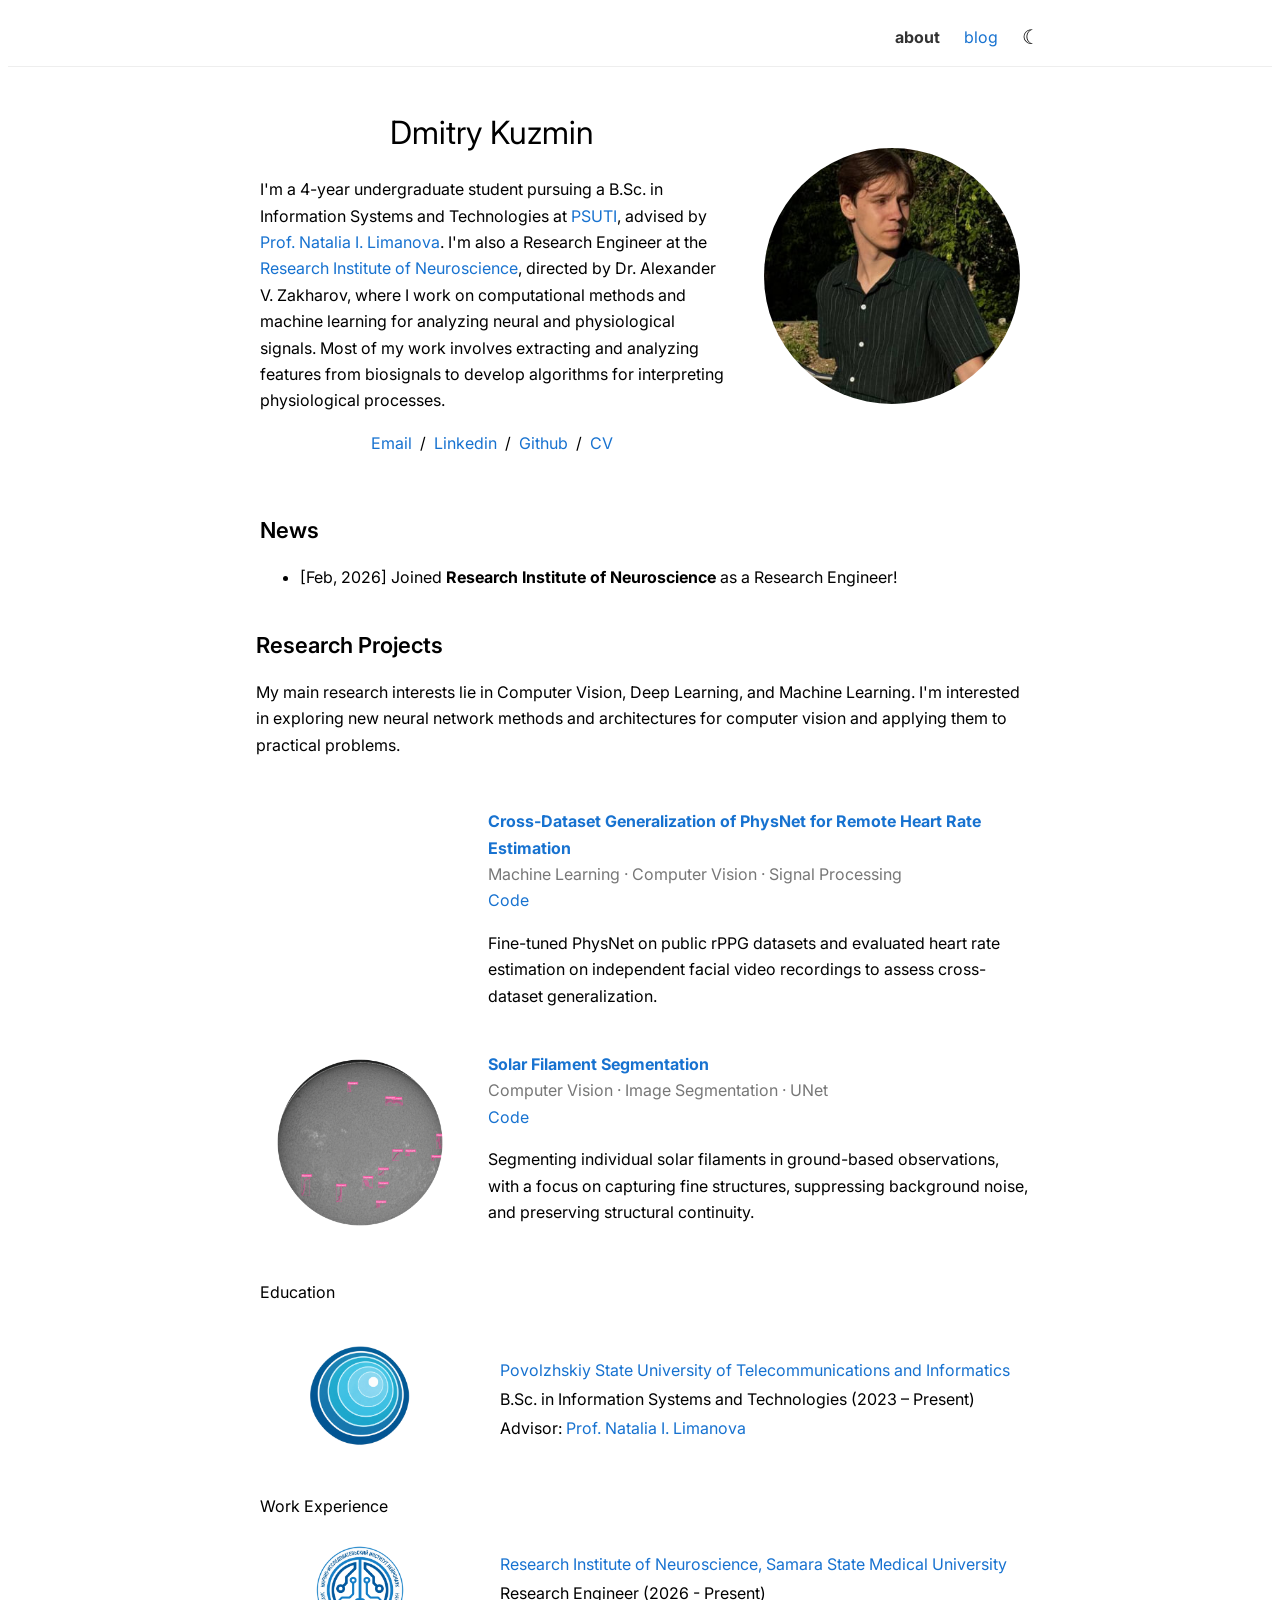
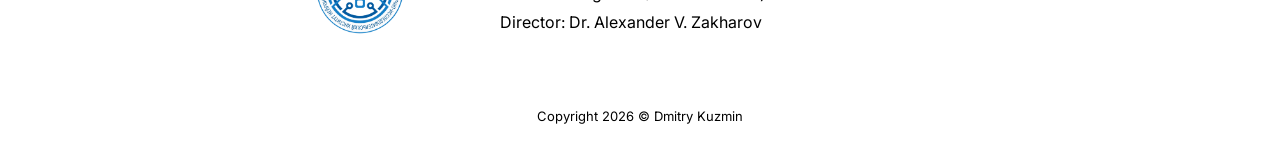
==== index.html @ f34cf93d "update" ====
<!DOCTYPE HTML>
<html lang="en">

<head>
    <meta http-equiv="Content-Type" content="text/html; charset=UTF-8">

    <title>Dmitry Kuzmin</title>

    <meta name="author" content="Dmitry Kuzmin">
    <meta name="viewport" content="width=device-width, initial-scale=1">
    <link rel="icon" href="images/favicon.svg" type="image/svg+xml">
    <link rel="stylesheet" type="text/css" href="stylesheet.css">
    <script src="theme.js"></script>

</head>

<body>
    <nav class="site-nav" aria-label="Main navigation">
        <div class="site-nav-inner">
            <a href="index.html" aria-current="page">about</a>
            <a href="blog.html">blog</a>
            <button class="theme-toggle" type="button" aria-label="Switch to dark theme" title="Switch to dark theme">☾</button>
        </div>
    </nav>
    <table
        style="width:100%;max-width:800px;border:0px;border-spacing:0px;border-collapse:separate;margin-right:auto;margin-left:auto;">
        <tbody>
            <tr style="padding:0px">
                <td style="padding:0px">
                    <!-- Bio -->
                    <table class="bio-table"
                        style="width:100%;border:0px;border-spacing:0px;border-collapse:separate;margin-right:auto;margin-left:auto;">
                        <tbody>
                            <tr style="padding:0px">
                                <td style="padding:2.5%;width:63%;vertical-align:middle">
                                    <p class="name" style="text-align: center;">
                                        Dmitry Kuzmin
                                    </p>
                                    <p>
                                        I'm a 4-year undergraduate student pursuing a B.Sc. in Information Systems
                                        and Technologies at <a href="https://www.psuti.ru/en">PSUTI</a>, advised by
                                        <a href="https://www.psuti.ru/ru/university/staff/n.i.limanova">Prof. Natalia I. Limanova</a>.
                                        I'm also a Research Engineer at the <a
                                            href="https://samsmu.ru/departments/nii/neuroscience/">Research Institute of
                                            Neuroscience</a>, directed by Dr. Alexander V. Zakharov, where I work on
                                        computational methods and machine learning for analyzing neural and
                                        physiological signals. Most of my work involves
                                        extracting and analyzing features from biosignals to develop algorithms for
                                        interpreting physiological processes.
                                    </p>
                                    <p style="text-align:center">
                                        <a href="mailto:jakuzyadd@gmail.com">Email</a> &nbsp;/&nbsp;
                                        <a href="https://www.linkedin.com/in/dmitry-kuzmin-667a9b423/">Linkedin</a>
                                        &nbsp;/&nbsp;
                                        <a href="https://github.com/0xJakuzya">Github</a> &nbsp;/&nbsp;
                                        <a href="cv.html">CV</a>
                                    </p>
                                </td>
                                <td style="padding:2.5%;width:37%;max-width:37%">
                                    <a href="images/me.jpg"><img
                                            style="width:100%;max-width:100%;aspect-ratio:1;object-fit:cover;border-radius:50%;"
                                            alt="profile photo" src="images/me.jpg" class="hoverZoomLink"></a>
                                </td>
                            </tr>
                        </tbody>
                    </table>
                    <table
                        style="width:100%;border:0px;border-spacing:0px;border-collapse:separate;margin-right:auto;margin-left:auto;margin-bottom:-1.0em">
                        <tbody>
                            <tr>
                                <td style="padding:20px;width:100%;vertical-align:middle">
                                    <h2>News</h2>
                                    <div class="news-scroll">
                                        <ul>
                                            <li>[Feb, 2026] Joined <strong>Research Institute of Neuroscience</strong> as a Research Engineer!</li>
                                        </ul>
                                    </div>
                                </td>
                            </tr>
                        </tbody>
                    </table>
                    <table
                        style="width:100%;border:0px;border-spacing:0px;border-collapse:separate;margin-right:auto;margin-left:auto;">
                        <tbody>
                            <tr>
                                <td style="padding:16px;width:100%;vertical-align:middle">
                                    <h2>Research Projects</h2>
                                    <p>
                                        My main research interests lie in Computer Vision, Deep Learning, and Machine Learning.
                                        I'm interested in exploring new neural network methods and architectures for
                                        computer vision and applying them to practical problems.
                                    </p>
                                </td>
                            </tr>
                        </tbody>
                    </table>

                    <table class="projects-table" style="width:100%;border:0;border-spacing:0 10px;border-collapse:separate;margin:auto;">
                        <tbody>
                            <tr>
                                <td style="padding:16px;width:30%;vertical-align:middle;">
                                    <video id="rppg-video" style="width:100%;max-width:100%" autoplay loop muted playsinline>
                                        <source src="files/rppg.mp4" type="video/mp4">
                                        Your browser does not support video playback.
                                    </video>
                                    <script>
                                        const rppgVideo = document.getElementById('rppg-video');
                                        rppgVideo.play().catch(() => {
                                            rppgVideo.controls = true;
                                        });
                                    </script>
                                </td>
                    
                                <td style="padding:8px;width:70%;vertical-align:middle;">
                                    <a href="https://github.com/0xJakuzya/rppg-signal-reconstruction">
                                        <span class="papertitle">
                                            Cross-Dataset Generalization of PhysNet
                                            for Remote Heart Rate Estimation
                                        </span>
                                    </a>
                                    <br>
                    
                                    <span class="project-meta">
                                        Machine Learning · Computer Vision · Signal Processing
                                    </span>
                                    <br>
                    
                                    <a href="https://github.com/0xJakuzya/rppg-signal-reconstruction">
                                        Code
                                    </a>
                    
                                    <p>
                                        Fine-tuned PhysNet on public rPPG datasets and evaluated
                                        heart rate estimation on independent facial video
                                        recordings to assess cross-dataset generalization.
                                    </p>
                                </td>
                            </tr>
                            <tr>
                                <td style="padding:16px;width:30%;vertical-align:middle;text-align:center;">
                                    <img src="images/filament.png" alt="Solar filament segmentation" style="width:80%;max-width:100%;">
                                </td>
                                <td style="padding:8px;width:70%;vertical-align:middle;">
                                    <a href="https://github.com/0xJakuzya/solar-filament-segmentation"><span class="papertitle">Solar Filament Segmentation</span></a>
                                    <br>
                                    <span class="project-meta">Computer Vision · Image Segmentation · UNet</span>
                                    <br>
                                    <a href="https://github.com/0xJakuzya/solar-filament-segmentation">Code</a>
                                    <p>
                                        Segmenting individual solar filaments in ground-based observations,
                                        with a focus on capturing fine structures, suppressing background noise,
                                        and preserving structural continuity.
                                    </p>
                                </td>
                            </tr>
                        </tbody>
                    </table>


                    <!-- Education -->
                    <table id="education"
                        style="width:100%;border:0px;border-spacing:0px;border-collapse:separate;margin-right:auto;margin-left:auto;">
                        <tbody>
                            <tr>
                                <td style="padding:20px;width:100%;vertical-align:middle">
                                    <heading>Education</heading>
                                </td>
                            </tr>
                        </tbody>
                    </table>

                    <table class="experience-table"
                        style="width:100%;border:0px;border-spacing:0px;border-collapse:separate;margin-right:auto;margin-left:auto;">
                        <tbody>
                            <tr>
                                <td style="padding:20px;width:30%;vertical-align:center;text-align:center">
                                    <img style="width:50%;max-width:70%" alt="PSUTI logo" src="images/psuti.png"
                                        class="hoverZoomLink">
                                </td>
                                <td style="padding:20px;width:70%;vertical-align:center;line-height:1.8em">
                                    <a href="https://www.psuti.ru/en">
                                        <papertitle>Povolzhskiy State University of Telecommunications and Informatics</papertitle>
                                    </a>
                                    <br>
                                    B.Sc. in Information Systems and Technologies (2023 – Present)
                                    <br>
                                    Advisor: <a href="https://www.psuti.ru/ru/university/staff/n.i.limanova">Prof. Natalia I. Limanova</a>
                                </td>
                            </tr>
                        </tbody>
                    </table>

                    <table id="work"
                        style="width:100%;border:0px;border-spacing:0px;border-collapse:separate;margin-right:auto;margin-left:auto;">
                        <tbody>
                            <tr>
                                <td style="padding:20px;width:100%;vertical-align:middle">
                                    <heading>Work Experience</heading>
                                </td>
                            </tr>
                        </tbody>
                    </table>
                    <table class="experience-table" style="width:100%;border:0px;border-spacing:0px;border-collapse:separate;margin-right:auto;margin-left:auto;">
                        <tbody>
                            <tr>
                                <td style="padding:20px;padding-top:0px;width:30%;vertical-align:center;text-align:center">
                                    <img style="width:50%;max-width:80%" alt="nii logo" src="images/nii.png" class="hoverZoomLink">
                                </td>
                                <td style="padding:20px;padding-top:0px;width:70%;vertical-align:center;line-height:1.8em">
                                    <a href="https://samsmu.ru/departments/nii/neuroscience/">
                                        <papertitle>Research Institute of Neuroscience, Samara State Medical University</papertitle>
                                    </a>
                                    <br>
                                    Research Engineer (2026 - Present)
                                    <br>
                                    Director: Dr. Alexander V. Zakharov
                                </td>
                            </tr>
                        </tbody>
                    </table>
                </td>
            </tr>
        </tbody>
    </table>

    <table style="width:100%;border:0px;border-spacing:0px;border-collapse:separate;margin-right:auto;margin-left:auto;">
        <tbody>
            <tr>
                <td style="padding:0px">
                    <br>
                    <p style="text-align:center;font-size:small">
                        Copyright 2026 © Dmitry Kuzmin
                    </p>
                </td>
            </tr>
        </tbody>
    </table>

<script>
    (function () {
        var scroll = document.querySelector('.news-scroll');
        if (!scroll) return;
        scroll.addEventListener('wheel', function (e) {
            e.preventDefault();
            window.scrollBy(0, e.deltaY);
        }, { passive: false });
    })();
</script>

</body>
</html>
---- stylesheet.css ----
@import url('https://fonts.googleapis.com/css2?family=Inter:wght@300;400;500;600;700&display=swap');

a {
  color: #1772d0;
  text-decoration: none;
}

a:focus,
a:hover {
  color: #f09228;
  text-decoration: none;
}

body,
td,
th,
tr,
p,
a {
  font-family: 'Inter', -apple-system, BlinkMacSystemFont, 'Segoe UI', sans-serif;
  font-size: 16px;
}

strong {
  font-family: 'Inter', -apple-system, BlinkMacSystemFont, 'Segoe UI', sans-serif;
  font-size: 16px;
}

h2 {
  margin: 0;
  font-weight: 600;
  font-family: 'Inter', -apple-system, BlinkMacSystemFont, 'Segoe UI', sans-serif;
  font-size: 22px;
}

.papertitle {
  font-family: 'Inter', -apple-system, BlinkMacSystemFont, 'Segoe UI', sans-serif;
  font-size: 16px;
  font-weight: 700;
}

.name {
  padding-top: 20px;
  margin: 0;
  font-family: 'Inter', -apple-system, BlinkMacSystemFont, 'Segoe UI', sans-serif;
  font-size: 32px;
}

.one {
  width: 160px;
  height: 160px;
  position: relative;
}

.two {
  width: 160px;
  height: 160px;
  position: absolute;
  transition: opacity .2s ease-in-out;
  -moz-transition: opacity .2s ease-in-out;
  -webkit-transition: opacity .2s ease-in-out;
}

.fade {
  transition: opacity .2s ease-in-out;
  -moz-transition: opacity .2s ease-in-out;
  -webkit-transition: opacity .2s ease-in-out;
}

span.highlight {
  background-color: #ffffd0;
}

.colored-box {
    color: black;
    padding: 20px;
    display: inline-block;
    border-radius: 10px;
}

body {
  line-height: 1.65;
  background-color: #fff;
  color: #000;
}

body, .site-nav {
  transition: background-color 0.3s ease, color 0.3s ease, border-color 0.3s ease;
}

a, .project-meta, .theme-toggle {
  transition: color 0.3s ease;
}

@media (prefers-reduced-motion: reduce) {
  body, .site-nav, a, .project-meta, .theme-toggle {
    transition: none;
  }
}

.site-nav {
  position: sticky;
  top: 0;
  z-index: 10;
  background: #fff;
  border-bottom: 1px solid #eee;
}

.site-nav-inner {
  max-width: 800px;
  margin: 0 auto;
  padding: 16px 20px;
  display: flex;
  align-items: center;
  justify-content: flex-end;
  gap: 24px;
}

.theme-toggle {
  border: 0;
  padding: 0;
  background: transparent;
  color: inherit;
  cursor: pointer;
  font-size: 20px;
  line-height: 1;
}

.theme-toggle:focus-visible {
  outline: 2px solid #1772d0;
  outline-offset: 4px;
}

.project-meta {
  color: #777;
}

html[data-theme="dark"] {
  color-scheme: dark;
}

html[data-theme="dark"] body {
  background: #171a20;
  color: #e5e8ec;
}

html[data-theme="dark"] .site-nav {
  background: #171a20;
  border-color: #373d47;
}

html[data-theme="dark"] .site-nav a[aria-current="page"] {
  color: #f1f3f5;
}

html[data-theme="dark"] a {
  color: #80baf3;
}

html[data-theme="dark"] a:hover,
html[data-theme="dark"] a:focus {
  color: #ffb865;
}

html[data-theme="dark"] .project-meta {
  color: #adb5c0;
}

.site-nav a[aria-current="page"] {
  color: #333;
  font-weight: 700;
}

.page-content {
  max-width: 760px;
  min-height: calc(100vh - 50px);
  margin: 0 auto;
  padding: 0 20px;
  display: flex;
  align-items: center;
  justify-content: center;
  text-align: center;
}

@media (max-width: 600px) {
  .bio-table tr {
    display: flex;
    flex-direction: column-reverse;
    align-items: center;
  }

  .bio-table td,
  .projects-table td,
  .experience-table td {
    display: block;
    box-sizing: border-box;
    width: 100% !important;
    max-width: 100% !important;
  }

  .bio-table td:first-child {
    padding: 8px 16px !important;
  }

  .bio-table td:last-child {
    width: min(60%, 220px) !important;
    padding: 20px 0 0 !important;
  }

  .projects-table td:first-child {
    padding: 16px 16px 0 !important;
    text-align: center;
  }

  .projects-table td:last-child {
    padding: 8px 16px 16px !important;
  }

  .projects-table video,
  .projects-table img {
    width: 100% !important;
    max-width: 260px !important;
    height: auto;
  }

  .experience-table td:first-child {
    padding: 8px 16px !important;
  }

  .experience-table img {
    width: 100px !important;
    max-width: 100% !important;
    height: auto;
  }

  .experience-table td:last-child {
    padding: 8px 16px 20px !important;
    overflow-wrap: anywhere;
  }

  .name {
    padding-top: 0;
    font-size: 28px;
  }
}
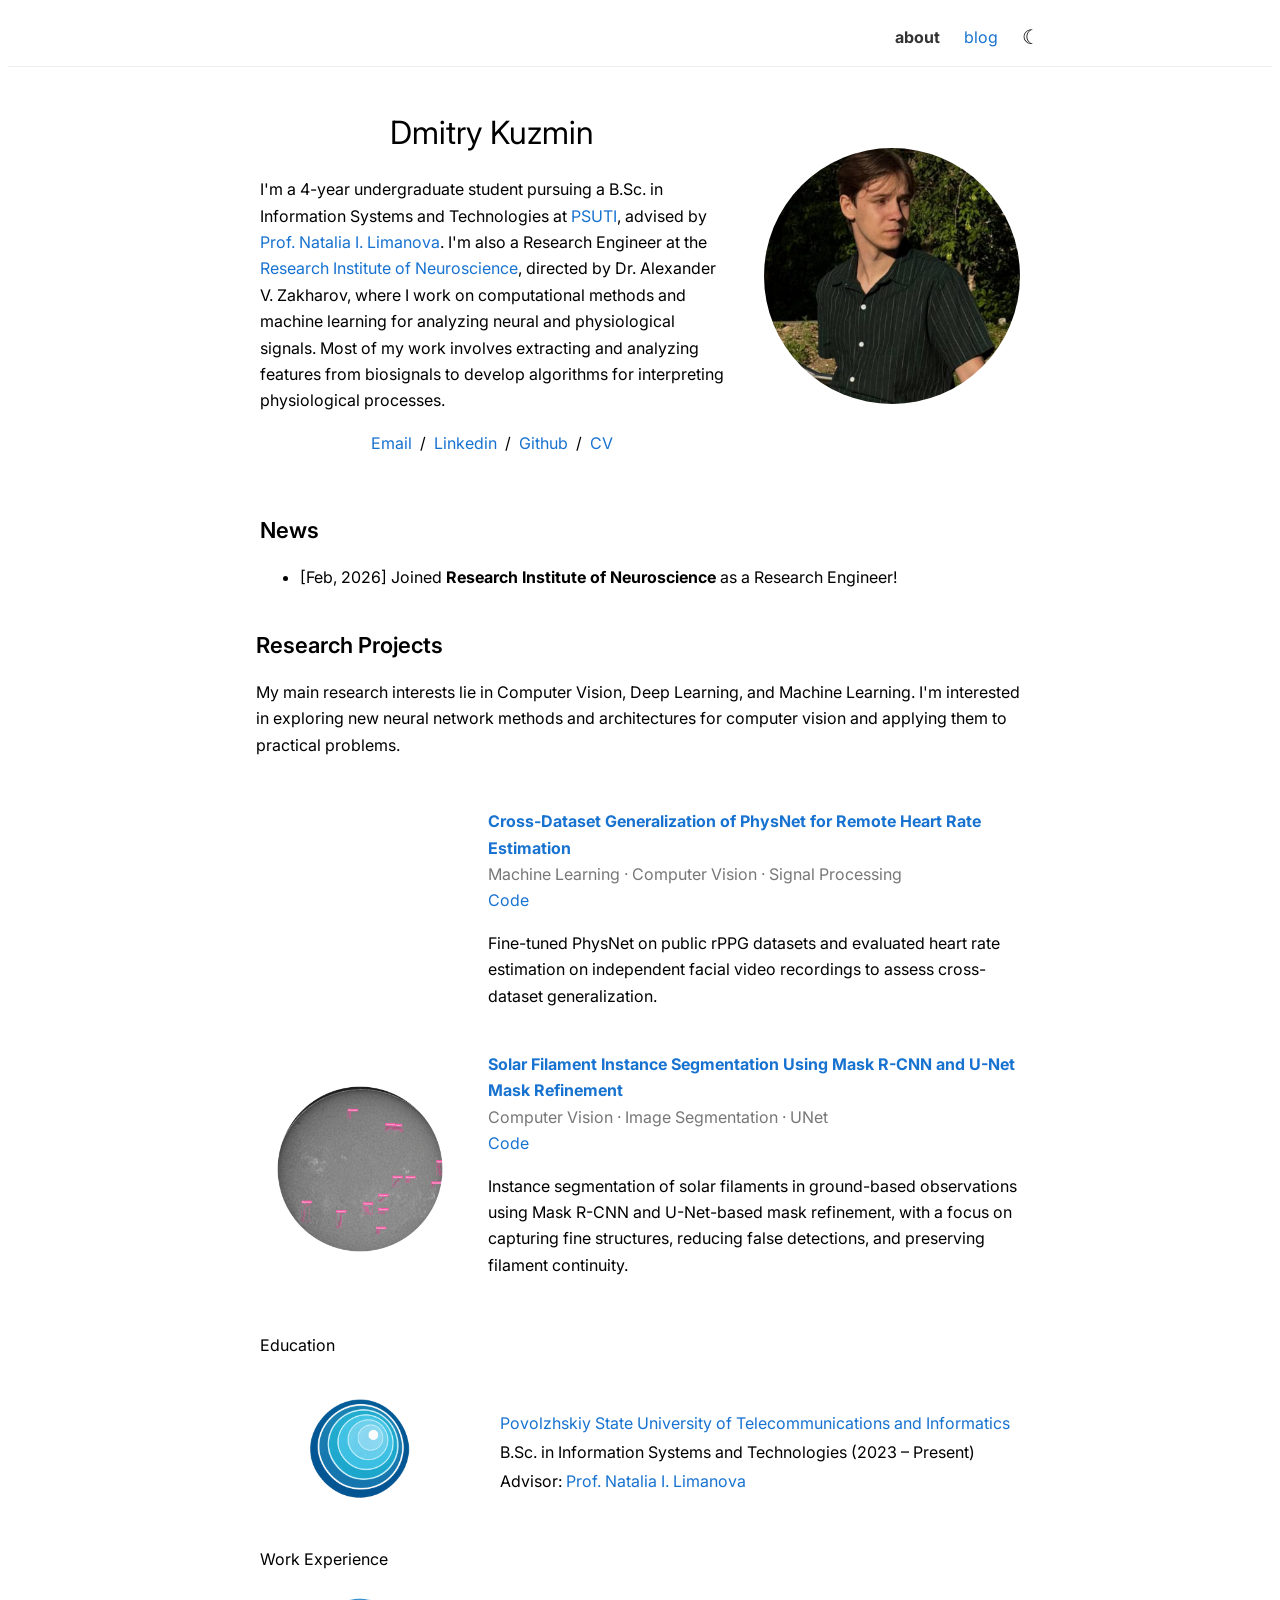
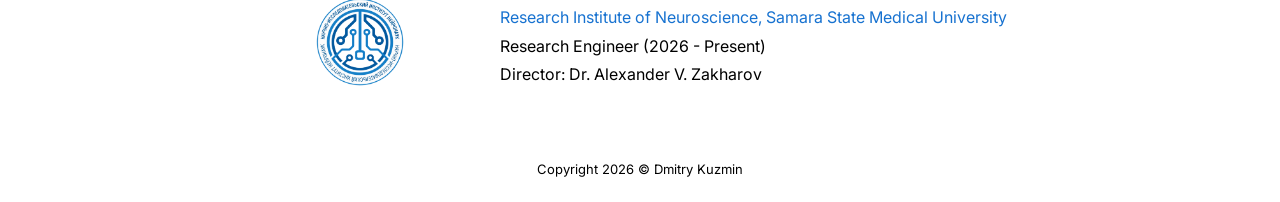
==== commit 7006cb22: "ввы" ====
--- a/index.html
+++ b/index.html
@@ -141,15 +141,14 @@
                                     <img src="images/filament.png" alt="Solar filament segmentation" style="width:80%;max-width:100%;">
                                 </td>
                                 <td style="padding:8px;width:70%;vertical-align:middle;">
-                                    <a href="https://github.com/0xJakuzya/solar-filament-segmentation"><span class="papertitle">Solar Filament Segmentation</span></a>
+                                    <a href="https://github.com/0xJakuzya/solar-filament-segmentation"><span class="papertitle">Solar Filament Instance Segmentation Using Mask R-CNN and U-Net Mask Refinement</span></a>
                                     <br>
                                     <span class="project-meta">Computer Vision · Image Segmentation · UNet</span>
                                     <br>
                                     <a href="https://github.com/0xJakuzya/solar-filament-segmentation">Code</a>
                                     <p>
-                                        Segmenting individual solar filaments in ground-based observations,
-                                        with a focus on capturing fine structures, suppressing background noise,
-                                        and preserving structural continuity.
+                                        Instance segmentation of solar filaments in ground-based observations using Mask R-CNN and U-Net-based mask refinement,
+                                        with a focus on capturing fine structures, reducing false detections, and preserving filament continuity.
                                     </p>
                                 </td>
                             </tr>
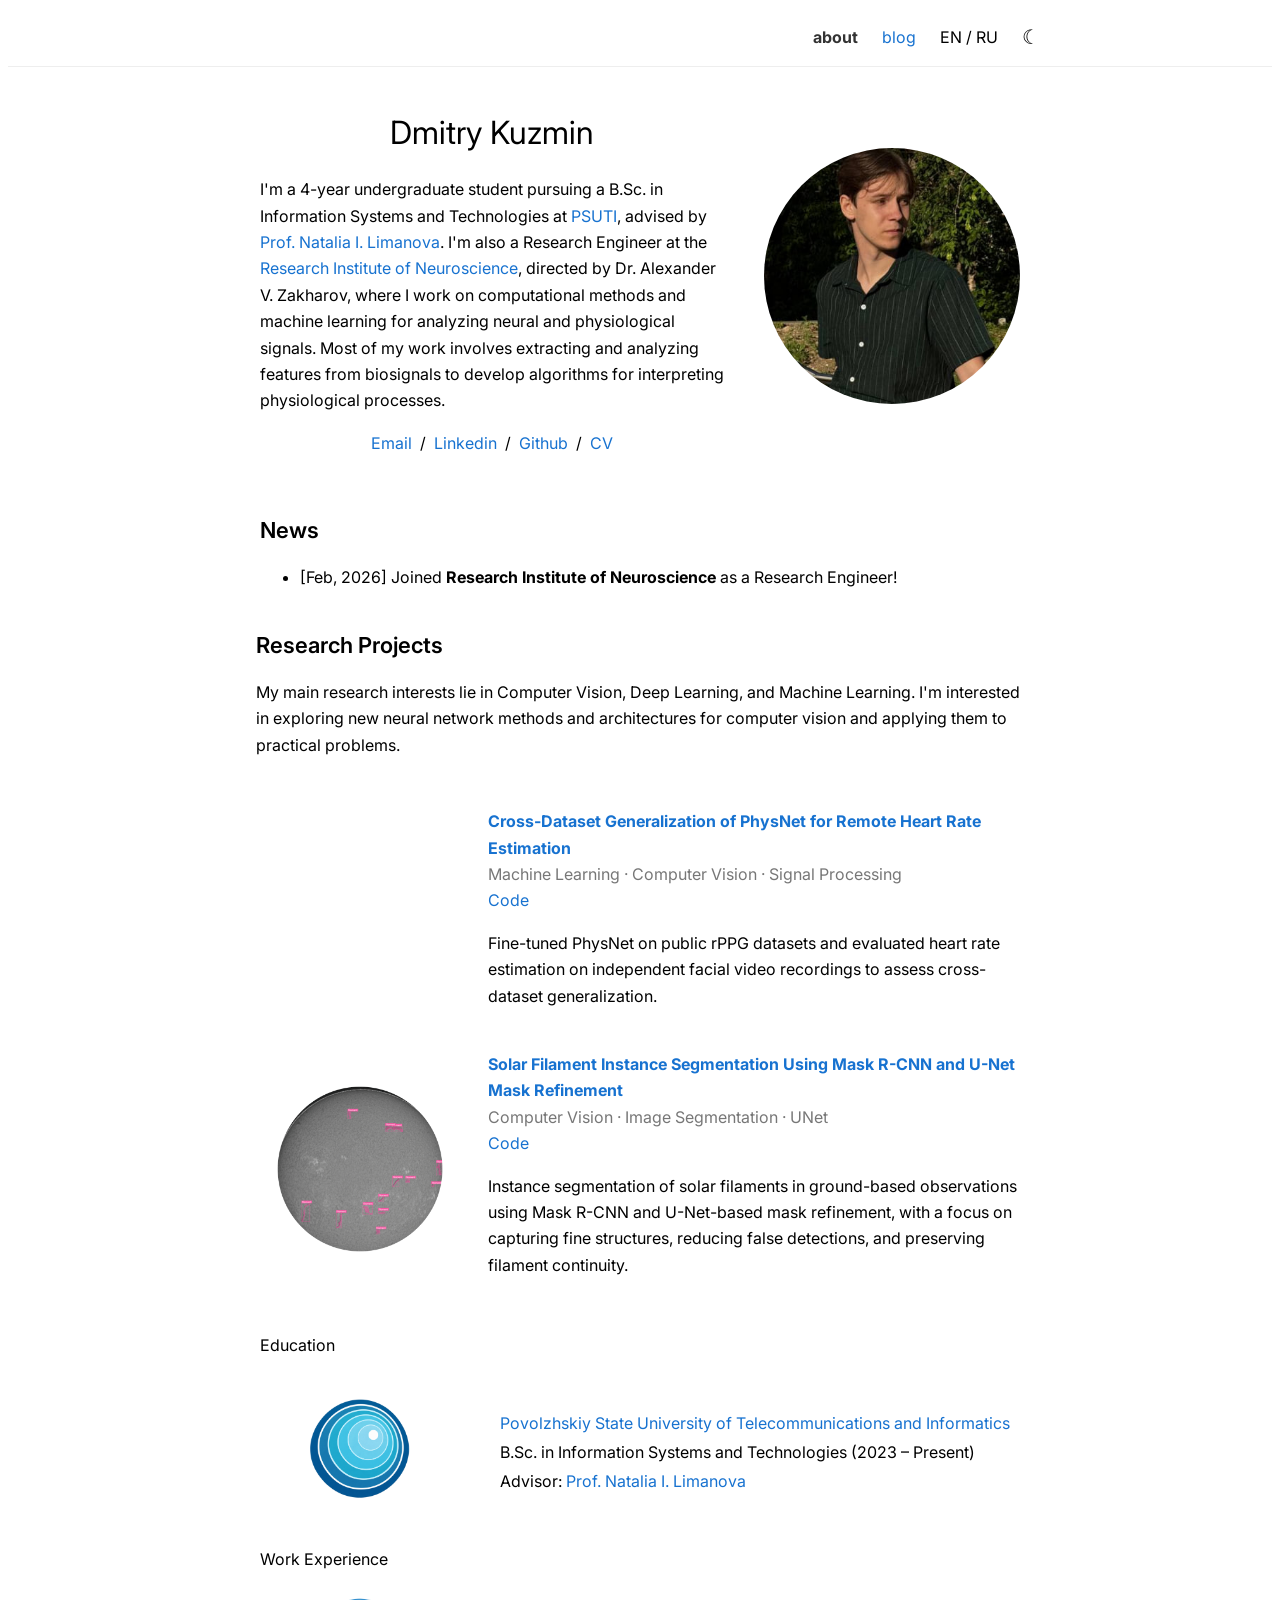
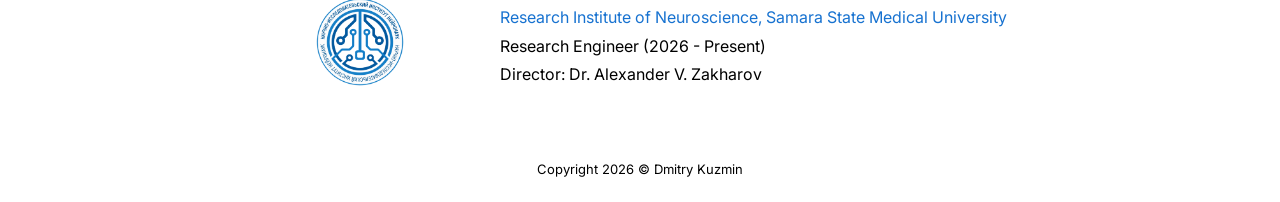
==== commit 77ddcb55: "en/ru" ====
--- a/index.html
+++ b/index.html
@@ -11,14 +11,16 @@
     <link rel="icon" href="images/favicon.svg" type="image/svg+xml">
     <link rel="stylesheet" type="text/css" href="stylesheet.css">
     <script src="theme.js"></script>
+    <script src="language.js" defer></script>
 
 </head>
 
 <body>
     <nav class="site-nav" aria-label="Main navigation">
         <div class="site-nav-inner">
-            <a href="index.html" aria-current="page">about</a>
-            <a href="blog.html">blog</a>
+            <a href="index.html" aria-current="page" data-i18n="about">about</a>
+            <a href="blog.html" data-i18n="blog">blog</a>
+            <button class="language-toggle" type="button" aria-label="Switch to Russian">EN / RU</button>
             <button class="theme-toggle" type="button" aria-label="Switch to dark theme" title="Switch to dark theme">☾</button>
         </div>
     </nav>
@@ -33,10 +35,10 @@
                         <tbody>
                             <tr style="padding:0px">
                                 <td style="padding:2.5%;width:63%;vertical-align:middle">
-                                    <p class="name" style="text-align: center;">
+                                    <p class="name" style="text-align: center;" data-i18n="name">
                                         Dmitry Kuzmin
                                     </p>
-                                    <p>
+                                    <p data-i18n="bio">
                                         I'm a 4-year undergraduate student pursuing a B.Sc. in Information Systems
                                         and Technologies at <a href="https://www.psuti.ru/en">PSUTI</a>, advised by
                                         <a href="https://www.psuti.ru/ru/university/staff/n.i.limanova">Prof. Natalia I. Limanova</a>.
@@ -69,10 +71,10 @@
                         <tbody>
                             <tr>
                                 <td style="padding:20px;width:100%;vertical-align:middle">
-                                    <h2>News</h2>
+                                    <h2 data-i18n="news">News</h2>
                                     <div class="news-scroll">
                                         <ul>
-                                            <li>[Feb, 2026] Joined <strong>Research Institute of Neuroscience</strong> as a Research Engineer!</li>
+                                            <li data-i18n="newsItem">[Feb, 2026] Joined <strong>Research Institute of Neuroscience</strong> as a Research Engineer!</li>
                                         </ul>
                                     </div>
                                 </td>
@@ -84,8 +86,8 @@
                         <tbody>
                             <tr>
                                 <td style="padding:16px;width:100%;vertical-align:middle">
-                                    <h2>Research Projects</h2>
-                                    <p>
+                                    <h2 data-i18n="projects">Research Projects</h2>
+                                    <p data-i18n="interests">
                                         My main research interests lie in Computer Vision, Deep Learning, and Machine Learning.
                                         I'm interested in exploring new neural network methods and architectures for
                                         computer vision and applying them to practical problems.
@@ -113,23 +115,23 @@
                     
                                 <td style="padding:8px;width:70%;vertical-align:middle;">
                                     <a href="https://github.com/0xJakuzya/rppg-signal-reconstruction">
-                                        <span class="papertitle">
+                                        <span class="papertitle" data-i18n="rppgTitle">
                                             Cross-Dataset Generalization of PhysNet
                                             for Remote Heart Rate Estimation
                                         </span>
                                     </a>
                                     <br>
                     
-                                    <span class="project-meta">
+                                    <span class="project-meta" data-i18n="rppgMeta">
                                         Machine Learning · Computer Vision · Signal Processing
                                     </span>
                                     <br>
                     
-                                    <a href="https://github.com/0xJakuzya/rppg-signal-reconstruction">
+                                    <a href="https://github.com/0xJakuzya/rppg-signal-reconstruction" data-i18n="code">
                                         Code
                                     </a>
                     
-                                    <p>
+                                    <p data-i18n="rppgDescription">
                                         Fine-tuned PhysNet on public rPPG datasets and evaluated
                                         heart rate estimation on independent facial video
                                         recordings to assess cross-dataset generalization.
@@ -141,12 +143,12 @@
                                     <img src="images/filament.png" alt="Solar filament segmentation" style="width:80%;max-width:100%;">
                                 </td>
                                 <td style="padding:8px;width:70%;vertical-align:middle;">
-                                    <a href="https://github.com/0xJakuzya/solar-filament-segmentation"><span class="papertitle">Solar Filament Instance Segmentation Using Mask R-CNN and U-Net Mask Refinement</span></a>
-                                    <br>
-                                    <span class="project-meta">Computer Vision · Image Segmentation · UNet</span>
-                                    <br>
-                                    <a href="https://github.com/0xJakuzya/solar-filament-segmentation">Code</a>
-                                    <p>
+                                    <a href="https://github.com/0xJakuzya/solar-filament-segmentation"><span class="papertitle" data-i18n="solarTitle">Solar Filament Instance Segmentation Using Mask R-CNN and U-Net Mask Refinement</span></a>
+                                    <br>
+                                    <span class="project-meta" data-i18n="solarMeta">Computer Vision · Image Segmentation · UNet</span>
+                                    <br>
+                                    <a href="https://github.com/0xJakuzya/solar-filament-segmentation" data-i18n="code">Code</a>
+                                    <p data-i18n="solarDescription">
                                         Instance segmentation of solar filaments in ground-based observations using Mask R-CNN and U-Net-based mask refinement,
                                         with a focus on capturing fine structures, reducing false detections, and preserving filament continuity.
                                     </p>
@@ -162,7 +164,7 @@
                         <tbody>
                             <tr>
                                 <td style="padding:20px;width:100%;vertical-align:middle">
-                                    <heading>Education</heading>
+                                    <heading data-i18n="education">Education</heading>
                                 </td>
                             </tr>
                         </tbody>
@@ -178,12 +180,12 @@
                                 </td>
                                 <td style="padding:20px;width:70%;vertical-align:center;line-height:1.8em">
                                     <a href="https://www.psuti.ru/en">
-                                        <papertitle>Povolzhskiy State University of Telecommunications and Informatics</papertitle>
-                                    </a>
-                                    <br>
-                                    B.Sc. in Information Systems and Technologies (2023 – Present)
-                                    <br>
-                                    Advisor: <a href="https://www.psuti.ru/ru/university/staff/n.i.limanova">Prof. Natalia I. Limanova</a>
+                                        <papertitle data-i18n="university">Povolzhskiy State University of Telecommunications and Informatics</papertitle>
+                                    </a>
+                                    <br>
+                                    <span data-i18n="degree">B.Sc. in Information Systems and Technologies (2023 – Present)</span>
+                                    <br>
+                                    <span data-i18n="advisor">Advisor: <a href="https://www.psuti.ru/ru/university/staff/n.i.limanova">Prof. Natalia I. Limanova</a></span>
                                 </td>
                             </tr>
                         </tbody>
@@ -194,7 +196,7 @@
                         <tbody>
                             <tr>
                                 <td style="padding:20px;width:100%;vertical-align:middle">
-                                    <heading>Work Experience</heading>
+                                    <heading data-i18n="work">Work Experience</heading>
                                 </td>
                             </tr>
                         </tbody>
@@ -207,12 +209,12 @@
                                 </td>
                                 <td style="padding:20px;padding-top:0px;width:70%;vertical-align:center;line-height:1.8em">
                                     <a href="https://samsmu.ru/departments/nii/neuroscience/">
-                                        <papertitle>Research Institute of Neuroscience, Samara State Medical University</papertitle>
-                                    </a>
-                                    <br>
-                                    Research Engineer (2026 - Present)
-                                    <br>
-                                    Director: Dr. Alexander V. Zakharov
+                                        <papertitle data-i18n="institute">Research Institute of Neuroscience, Samara State Medical University</papertitle>
+                                    </a>
+                                    <br>
+                                    <span data-i18n="role">Research Engineer (2026 - Present)</span>
+                                    <br>
+                                    <span data-i18n="director">Director: Dr. Alexander V. Zakharov</span>
                                 </td>
                             </tr>
                         </tbody>
@@ -228,7 +230,7 @@
                 <td style="padding:0px">
                     <br>
                     <p style="text-align:center;font-size:small">
-                        Copyright 2026 © Dmitry Kuzmin
+                        <span data-i18n="copyright">Copyright 2026 © Dmitry Kuzmin</span>
                     </p>
                 </td>
             </tr>
--- a/stylesheet.css
+++ b/stylesheet.css
@@ -124,6 +124,21 @@
   cursor: pointer;
   font-size: 20px;
   line-height: 1;
+}
+
+.language-toggle {
+  border: 0;
+  padding: 0;
+  background: transparent;
+  color: inherit;
+  cursor: pointer;
+  font: inherit;
+  white-space: nowrap;
+}
+
+.language-toggle:focus-visible {
+  outline: 2px solid #1772d0;
+  outline-offset: 4px;
 }
 
 .theme-toggle:focus-visible {
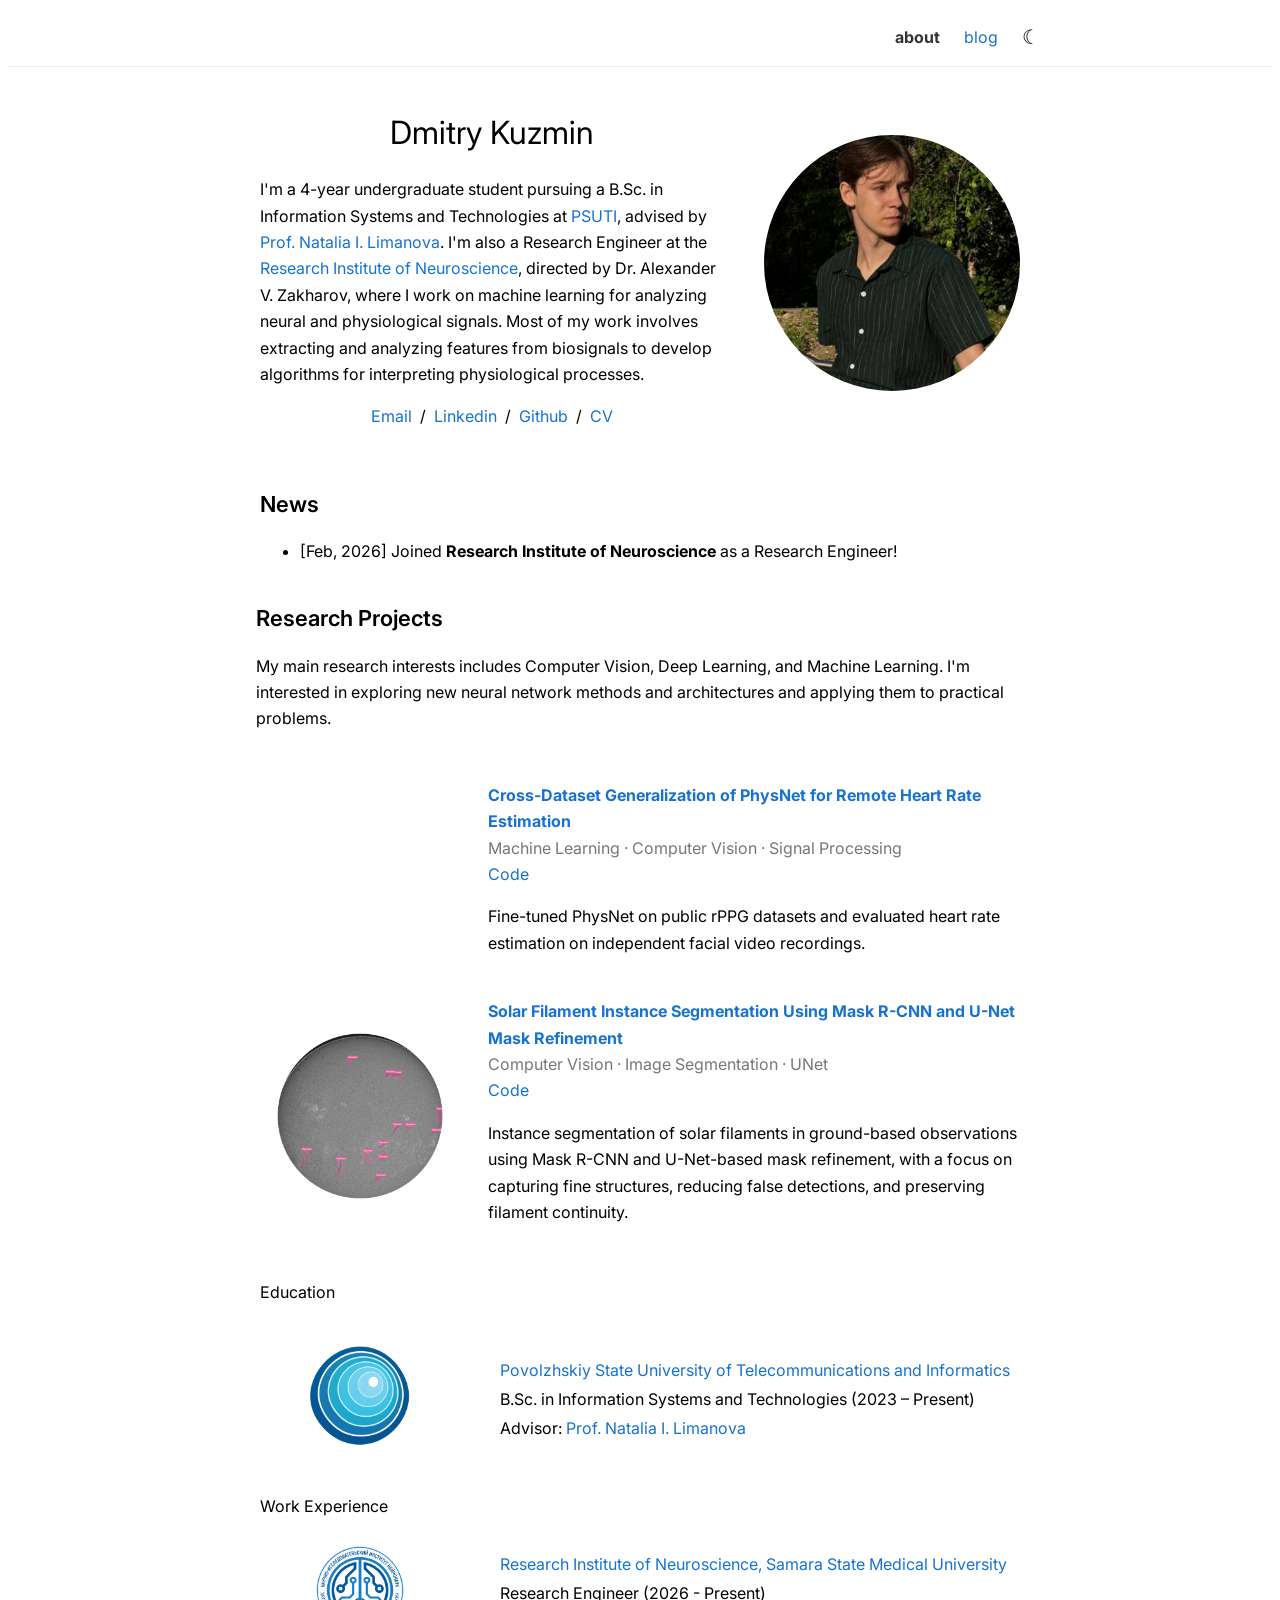
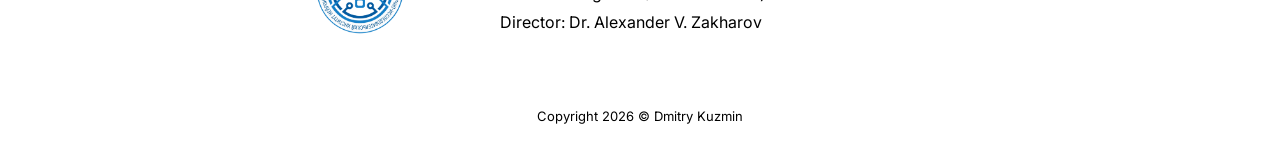
==== commit cd8ced80: "цйвы" ====
--- a/index.html
+++ b/index.html
@@ -11,16 +11,13 @@
     <link rel="icon" href="images/favicon.svg" type="image/svg+xml">
     <link rel="stylesheet" type="text/css" href="stylesheet.css">
     <script src="theme.js"></script>
-    <script src="language.js" defer></script>
-
 </head>
 
 <body>
     <nav class="site-nav" aria-label="Main navigation">
         <div class="site-nav-inner">
-            <a href="index.html" aria-current="page" data-i18n="about">about</a>
-            <a href="blog.html" data-i18n="blog">blog</a>
-            <button class="language-toggle" type="button" aria-label="Switch to Russian">EN / RU</button>
+            <a href="index.html" aria-current="page">about</a>
+            <a href="blog.html">blog</a>
             <button class="theme-toggle" type="button" aria-label="Switch to dark theme" title="Switch to dark theme">☾</button>
         </div>
     </nav>
@@ -35,19 +32,17 @@
                         <tbody>
                             <tr style="padding:0px">
                                 <td style="padding:2.5%;width:63%;vertical-align:middle">
-                                    <p class="name" style="text-align: center;" data-i18n="name">
+                                    <p class="name" style="text-align: center;">
                                         Dmitry Kuzmin
                                     </p>
-                                    <p data-i18n="bio">
+                                    <p>
                                         I'm a 4-year undergraduate student pursuing a B.Sc. in Information Systems
                                         and Technologies at <a href="https://www.psuti.ru/en">PSUTI</a>, advised by
                                         <a href="https://www.psuti.ru/ru/university/staff/n.i.limanova">Prof. Natalia I. Limanova</a>.
                                         I'm also a Research Engineer at the <a
                                             href="https://samsmu.ru/departments/nii/neuroscience/">Research Institute of
-                                            Neuroscience</a>, directed by Dr. Alexander V. Zakharov, where I work on
-                                        computational methods and machine learning for analyzing neural and
-                                        physiological signals. Most of my work involves
-                                        extracting and analyzing features from biosignals to develop algorithms for
+                                            Neuroscience</a>, directed by Dr. Alexander V. Zakharov, where I work on machine learning for analyzing neural and
+                                        physiological signals. Most of my work involves extracting and analyzing features from biosignals to develop algorithms for
                                         interpreting physiological processes.
                                     </p>
                                     <p style="text-align:center">
@@ -55,7 +50,7 @@
                                         <a href="https://www.linkedin.com/in/dmitry-kuzmin-667a9b423/">Linkedin</a>
                                         &nbsp;/&nbsp;
                                         <a href="https://github.com/0xJakuzya">Github</a> &nbsp;/&nbsp;
-                                        <a href="cv.html">CV</a>
+                                        <a href=cv.html">CV</a>
                                     </p>
                                 </td>
                                 <td style="padding:2.5%;width:37%;max-width:37%">
@@ -71,10 +66,10 @@
                         <tbody>
                             <tr>
                                 <td style="padding:20px;width:100%;vertical-align:middle">
-                                    <h2 data-i18n="news">News</h2>
+                                    <h2>News</h2>
                                     <div class="news-scroll">
                                         <ul>
-                                            <li data-i18n="newsItem">[Feb, 2026] Joined <strong>Research Institute of Neuroscience</strong> as a Research Engineer!</li>
+                                            <li>[Feb, 2026] Joined <strong>Research Institute of Neuroscience</strong> as a Research Engineer!</li>
                                         </ul>
                                     </div>
                                 </td>
@@ -86,11 +81,10 @@
                         <tbody>
                             <tr>
                                 <td style="padding:16px;width:100%;vertical-align:middle">
-                                    <h2 data-i18n="projects">Research Projects</h2>
-                                    <p data-i18n="interests">
-                                        My main research interests lie in Computer Vision, Deep Learning, and Machine Learning.
-                                        I'm interested in exploring new neural network methods and architectures for
-                                        computer vision and applying them to practical problems.
+                                    <h2>Research Projects</h2>
+                                    <p>
+                                        My main research interests includes Computer Vision, Deep Learning, and Machine Learning.
+                                        I'm interested in exploring new neural network methods and architectures and applying them to practical problems.
                                     </p>
                                 </td>
                             </tr>
@@ -115,26 +109,26 @@
                     
                                 <td style="padding:8px;width:70%;vertical-align:middle;">
                                     <a href="https://github.com/0xJakuzya/rppg-signal-reconstruction">
-                                        <span class="papertitle" data-i18n="rppgTitle">
+                                        <span class="papertitle">
                                             Cross-Dataset Generalization of PhysNet
                                             for Remote Heart Rate Estimation
                                         </span>
                                     </a>
                                     <br>
                     
-                                    <span class="project-meta" data-i18n="rppgMeta">
+                                    <span class="project-meta">
                                         Machine Learning · Computer Vision · Signal Processing
                                     </span>
                                     <br>
                     
-                                    <a href="https://github.com/0xJakuzya/rppg-signal-reconstruction" data-i18n="code">
+                                    <a href="https://github.com/0xJakuzya/rppg-signal-reconstruction">
                                         Code
                                     </a>
                     
-                                    <p data-i18n="rppgDescription">
+                                    <p>
                                         Fine-tuned PhysNet on public rPPG datasets and evaluated
                                         heart rate estimation on independent facial video
-                                        recordings to assess cross-dataset generalization.
+                                        recordings.
                                     </p>
                                 </td>
                             </tr>
@@ -143,12 +137,12 @@
                                     <img src="images/filament.png" alt="Solar filament segmentation" style="width:80%;max-width:100%;">
                                 </td>
                                 <td style="padding:8px;width:70%;vertical-align:middle;">
-                                    <a href="https://github.com/0xJakuzya/solar-filament-segmentation"><span class="papertitle" data-i18n="solarTitle">Solar Filament Instance Segmentation Using Mask R-CNN and U-Net Mask Refinement</span></a>
-                                    <br>
-                                    <span class="project-meta" data-i18n="solarMeta">Computer Vision · Image Segmentation · UNet</span>
-                                    <br>
-                                    <a href="https://github.com/0xJakuzya/solar-filament-segmentation" data-i18n="code">Code</a>
-                                    <p data-i18n="solarDescription">
+                                    <a href="https://github.com/0xJakuzya/solar-filament-segmentation"><span class="papertitle">Solar Filament Instance Segmentation Using Mask R-CNN and U-Net Mask Refinement</span></a>
+                                    <br>
+                                    <span class="project-meta">Computer Vision · Image Segmentation · UNet</span>
+                                    <br>
+                                    <a href="https://github.com/0xJakuzya/solar-filament-segmentation">Code</a>
+                                    <p>
                                         Instance segmentation of solar filaments in ground-based observations using Mask R-CNN and U-Net-based mask refinement,
                                         with a focus on capturing fine structures, reducing false detections, and preserving filament continuity.
                                     </p>
@@ -164,7 +158,7 @@
                         <tbody>
                             <tr>
                                 <td style="padding:20px;width:100%;vertical-align:middle">
-                                    <heading data-i18n="education">Education</heading>
+                                    <heading>Education</heading>
                                 </td>
                             </tr>
                         </tbody>
@@ -180,12 +174,12 @@
                                 </td>
                                 <td style="padding:20px;width:70%;vertical-align:center;line-height:1.8em">
                                     <a href="https://www.psuti.ru/en">
-                                        <papertitle data-i18n="university">Povolzhskiy State University of Telecommunications and Informatics</papertitle>
-                                    </a>
-                                    <br>
-                                    <span data-i18n="degree">B.Sc. in Information Systems and Technologies (2023 – Present)</span>
-                                    <br>
-                                    <span data-i18n="advisor">Advisor: <a href="https://www.psuti.ru/ru/university/staff/n.i.limanova">Prof. Natalia I. Limanova</a></span>
+                                        <papertitle>Povolzhskiy State University of Telecommunications and Informatics</papertitle>
+                                    </a>
+                                    <br>
+                                    <span>B.Sc. in Information Systems and Technologies (2023 – Present)</span>
+                                    <br>
+                                    <span>Advisor: <a href="https://www.psuti.ru/ru/university/staff/n.i.limanova">Prof. Natalia I. Limanova</a></span>
                                 </td>
                             </tr>
                         </tbody>
@@ -196,7 +190,7 @@
                         <tbody>
                             <tr>
                                 <td style="padding:20px;width:100%;vertical-align:middle">
-                                    <heading data-i18n="work">Work Experience</heading>
+                                    <heading>Work Experience</heading>
                                 </td>
                             </tr>
                         </tbody>
@@ -209,12 +203,12 @@
                                 </td>
                                 <td style="padding:20px;padding-top:0px;width:70%;vertical-align:center;line-height:1.8em">
                                     <a href="https://samsmu.ru/departments/nii/neuroscience/">
-                                        <papertitle data-i18n="institute">Research Institute of Neuroscience, Samara State Medical University</papertitle>
-                                    </a>
-                                    <br>
-                                    <span data-i18n="role">Research Engineer (2026 - Present)</span>
-                                    <br>
-                                    <span data-i18n="director">Director: Dr. Alexander V. Zakharov</span>
+                                        <papertitle>Research Institute of Neuroscience, Samara State Medical University</papertitle>
+                                    </a>
+                                    <br>
+                                    <span>Research Engineer (2026 - Present)</span>
+                                    <br>
+                                    <span>Director: Dr. Alexander V. Zakharov</span>
                                 </td>
                             </tr>
                         </tbody>
@@ -230,7 +224,7 @@
                 <td style="padding:0px">
                     <br>
                     <p style="text-align:center;font-size:small">
-                        <span data-i18n="copyright">Copyright 2026 © Dmitry Kuzmin</span>
+                        <span>Copyright 2026 © Dmitry Kuzmin</span>
                     </p>
                 </td>
             </tr>
--- a/stylesheet.css
+++ b/stylesheet.css
@@ -126,20 +126,7 @@
   line-height: 1;
 }
 
-.language-toggle {
-  border: 0;
-  padding: 0;
-  background: transparent;
-  color: inherit;
-  cursor: pointer;
-  font: inherit;
-  white-space: nowrap;
-}
-
-.language-toggle:focus-visible {
-  outline: 2px solid #1772d0;
-  outline-offset: 4px;
-}
+
 
 .theme-toggle:focus-visible {
   outline: 2px solid #1772d0;
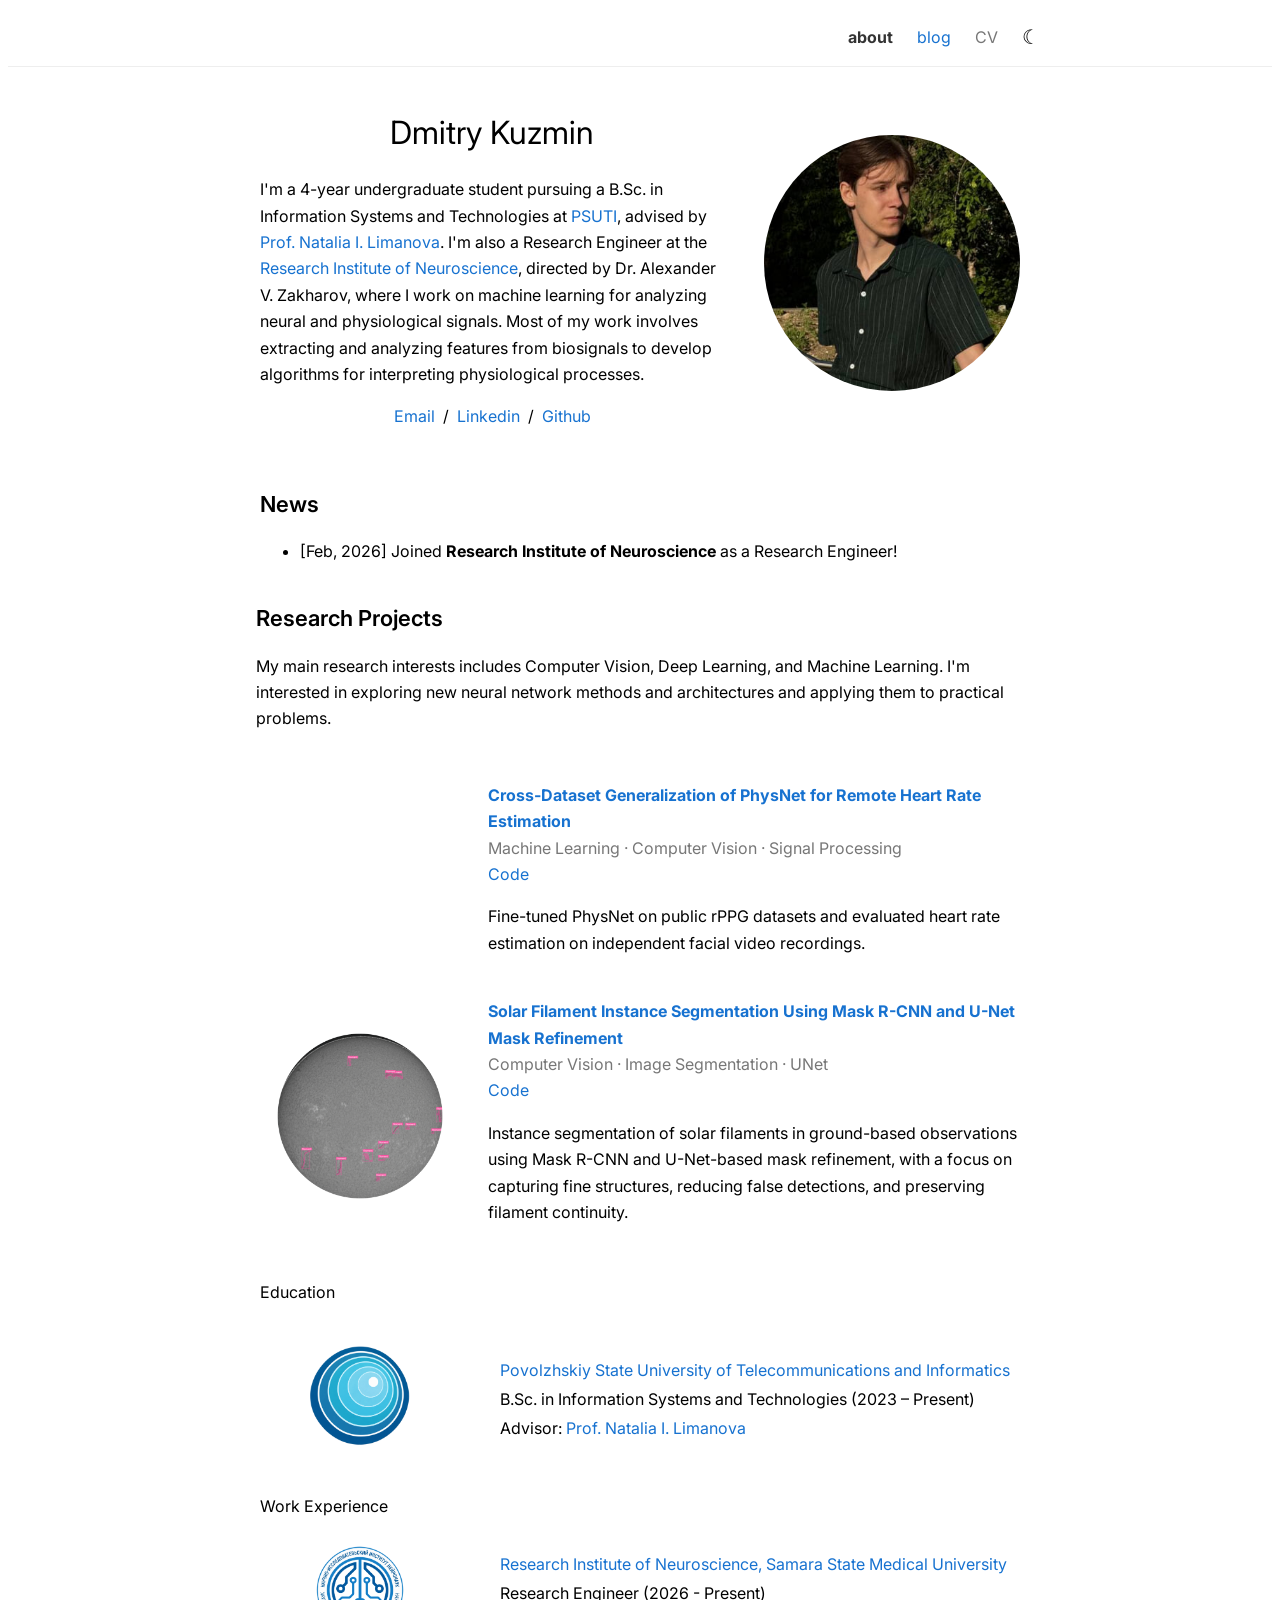
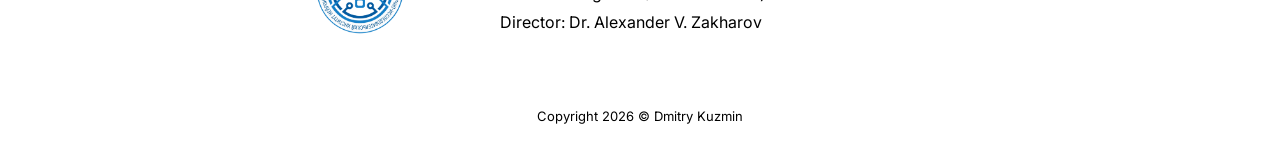
==== commit 1bd7a1bf: "ыфвыф" ====
--- a/index.html
+++ b/index.html
@@ -18,6 +18,7 @@
         <div class="site-nav-inner">
             <a href="index.html" aria-current="page">about</a>
             <a href="blog.html">blog</a>
+            <button class="nav-placeholder" type="button" disabled>CV</button>
             <button class="theme-toggle" type="button" aria-label="Switch to dark theme" title="Switch to dark theme">☾</button>
         </div>
     </nav>
@@ -49,8 +50,7 @@
                                         <a href="mailto:jakuzyadd@gmail.com">Email</a> &nbsp;/&nbsp;
                                         <a href="https://www.linkedin.com/in/dmitry-kuzmin-667a9b423/">Linkedin</a>
                                         &nbsp;/&nbsp;
-                                        <a href="https://github.com/0xJakuzya">Github</a> &nbsp;/&nbsp;
-                                        <a href=cv.html">CV</a>
+                                        <a href="https://github.com/0xJakuzya">Github</a>
                                     </p>
                                 </td>
                                 <td style="padding:2.5%;width:37%;max-width:37%">
--- a/stylesheet.css
+++ b/stylesheet.css
@@ -124,6 +124,18 @@
   cursor: pointer;
   font-size: 20px;
   line-height: 1;
+}
+
+.nav-placeholder {
+  padding: 0;
+  border: 0;
+  background: transparent;
+  color: #777;
+  font: inherit;
+}
+
+html[data-theme="dark"] .nav-placeholder {
+  color: #adb5c0;
 }
 
 
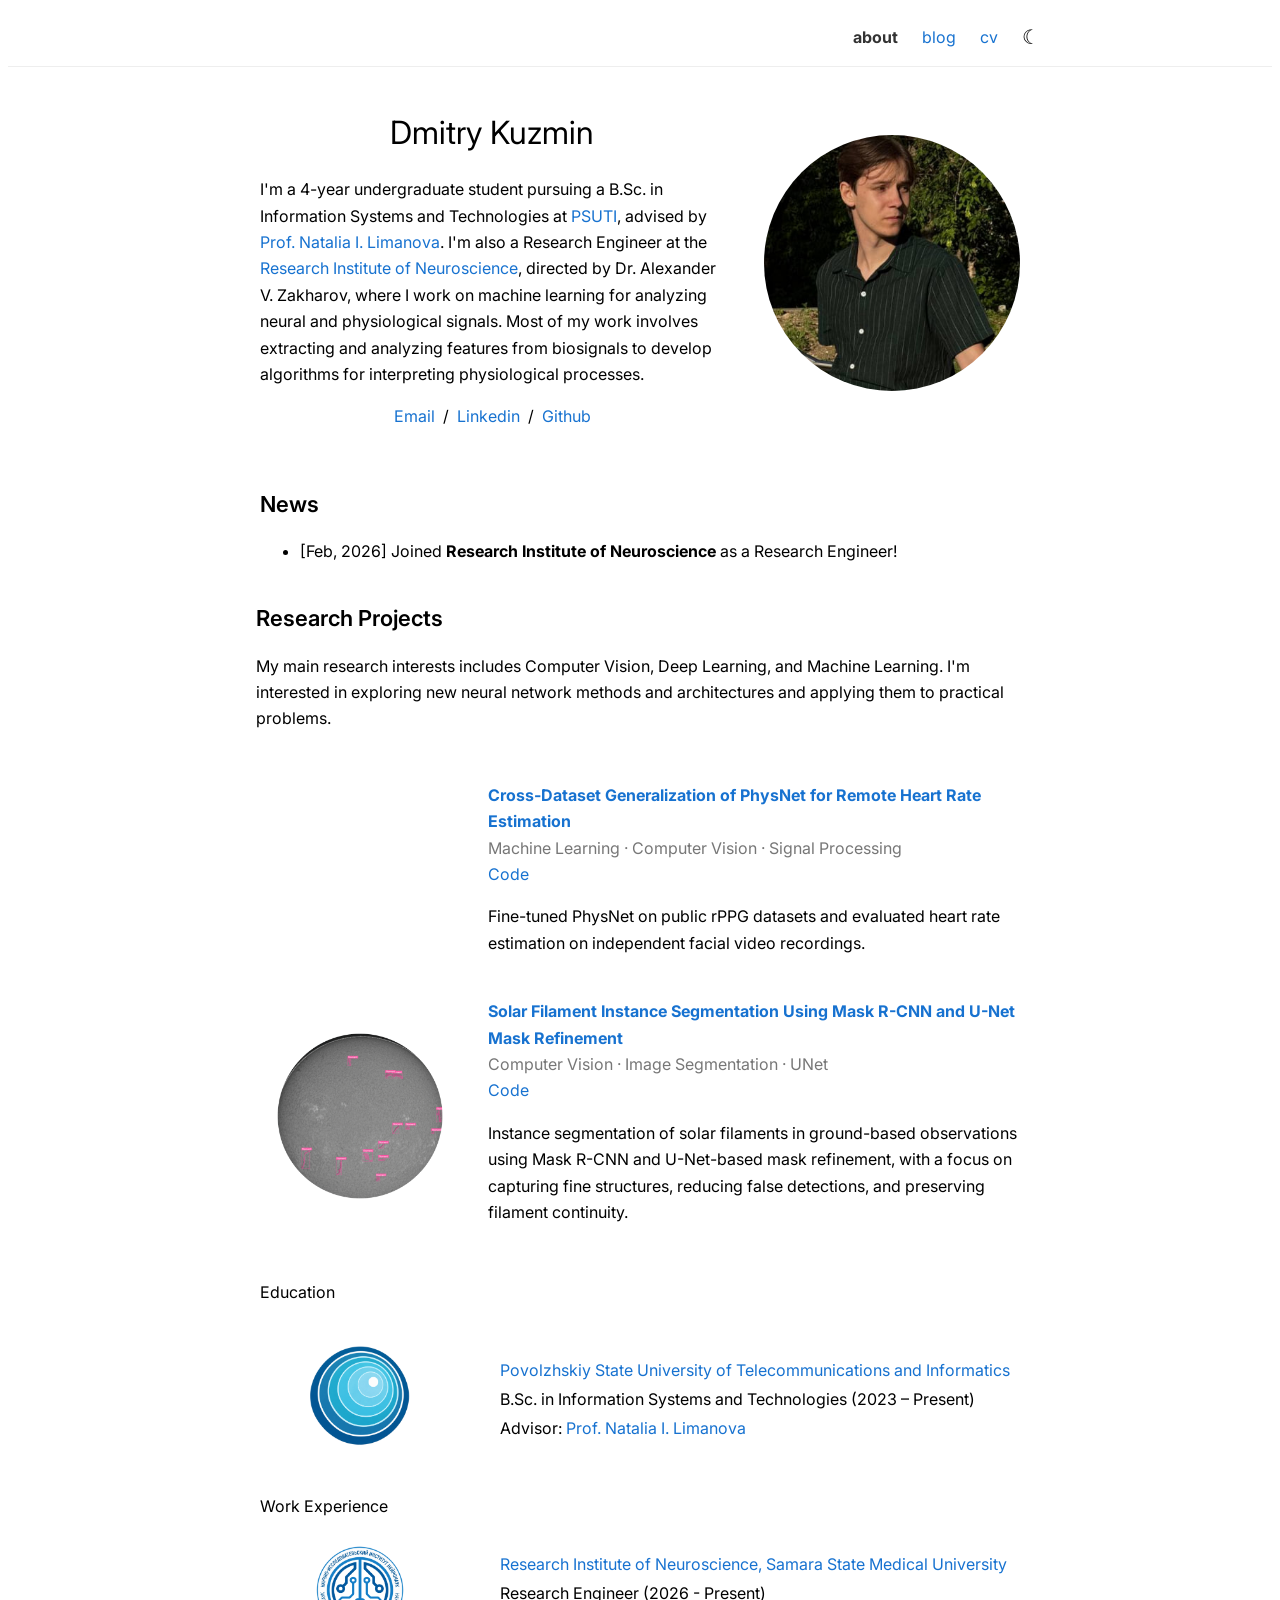
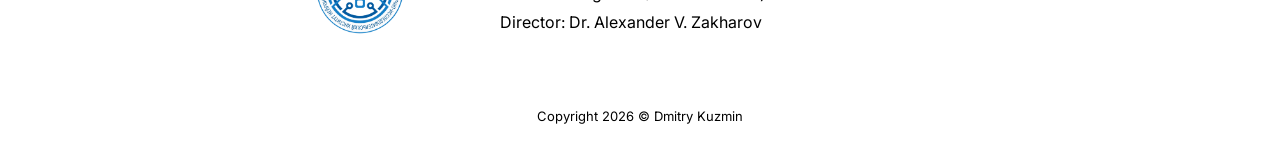
==== commit babc9f13: "cv" ====
--- a/index.html
+++ b/index.html
@@ -18,7 +18,7 @@
         <div class="site-nav-inner">
             <a href="index.html" aria-current="page">about</a>
             <a href="blog.html">blog</a>
-            <button class="nav-placeholder" type="button" disabled>CV</button>
+            <button class="nav-placeholder" type="button" disabled>cv</button>
             <button class="theme-toggle" type="button" aria-label="Switch to dark theme" title="Switch to dark theme">☾</button>
         </div>
     </nav>
--- a/stylesheet.css
+++ b/stylesheet.css
@@ -130,12 +130,13 @@
   padding: 0;
   border: 0;
   background: transparent;
-  color: #777;
+  color: #1772d0;
   font: inherit;
+  font-size: 16px;
 }
 
 html[data-theme="dark"] .nav-placeholder {
-  color: #adb5c0;
+  color: #80baf3;
 }
 
 
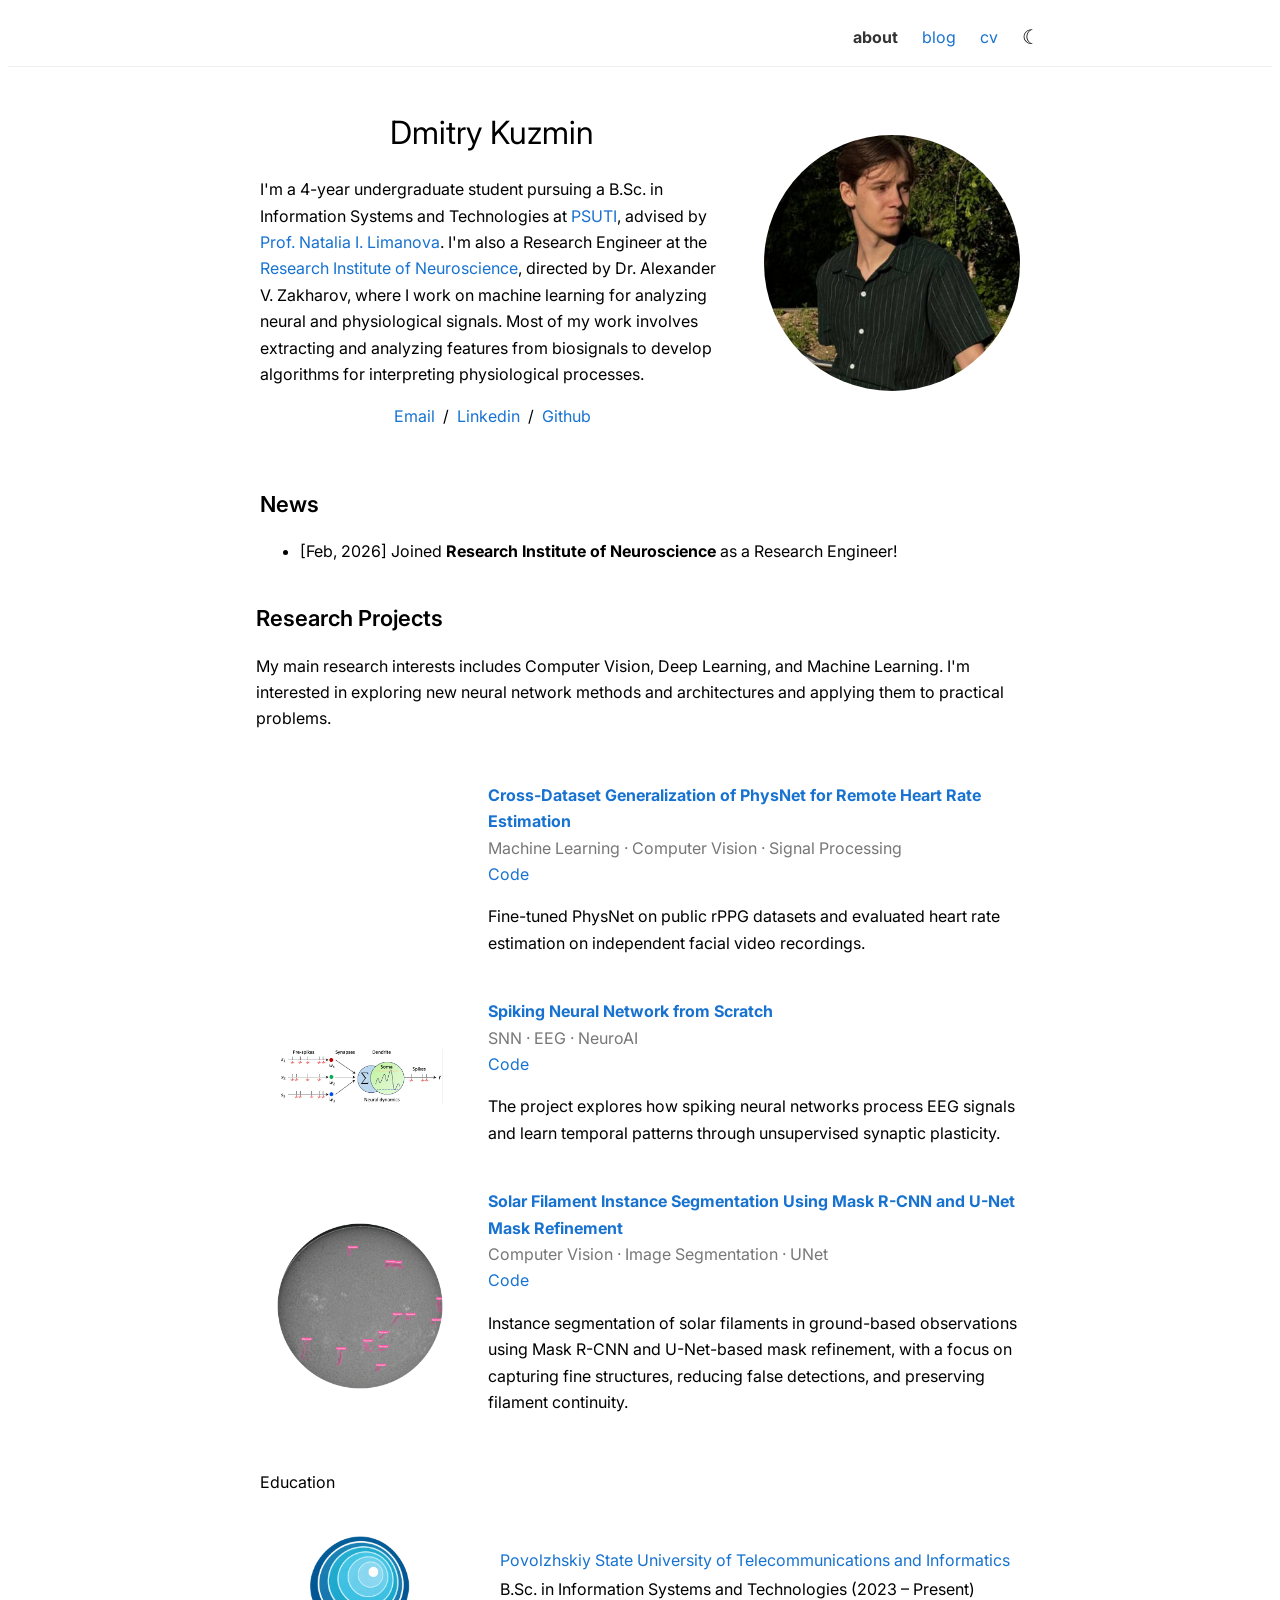
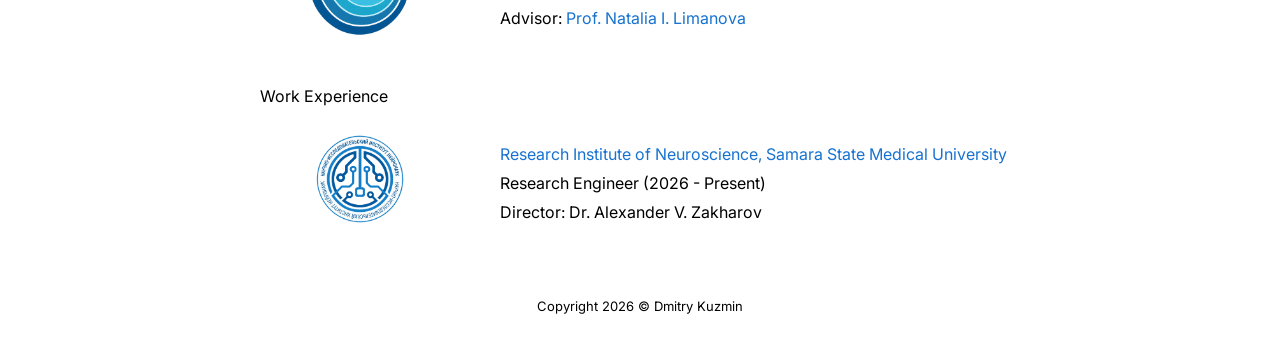
==== commit 24adf957: "snn" ====
--- a/index.html
+++ b/index.html
@@ -132,7 +132,26 @@
                                     </p>
                                 </td>
                             </tr>
-                            <tr>
+
+                            <tr>
+                                <td style="padding:16px;width:30%;vertical-align:middle;text-align:center;">
+                                    <img src="images/snn.png" alt="Solar filament segmentation" style="width:80%;max-width:100%;">
+                                </td>
+                                <td style="padding:8px;width:70%;vertical-align:middle;">
+                                    <a href="https://github.com/0xJakuzya/spiking-neural-network-from-scratch"><span class="papertitle">Spiking Neural Network from Scratch</span></a>
+                                    <br>
+                                    <span class="project-meta">SNN · EEG · NeuroAI</span>
+                                    <br>
+                                    <a href="https://github.com/0xJakuzya/spiking-neural-network-from-scratch">
+                                        Code
+                                    </a>
+                                    <p>
+                                        The project explores how spiking neural networks process EEG signals and learn temporal patterns through unsupervised synaptic plasticity.
+                                    </p>
+                                </td>
+                            </td>        
+
+                            </tr>   
                                 <td style="padding:16px;width:30%;vertical-align:middle;text-align:center;">
                                     <img src="images/filament.png" alt="Solar filament segmentation" style="width:80%;max-width:100%;">
                                 </td>
@@ -147,6 +166,7 @@
                                         with a focus on capturing fine structures, reducing false detections, and preserving filament continuity.
                                     </p>
                                 </td>
+
                             </tr>
                         </tbody>
                     </table>
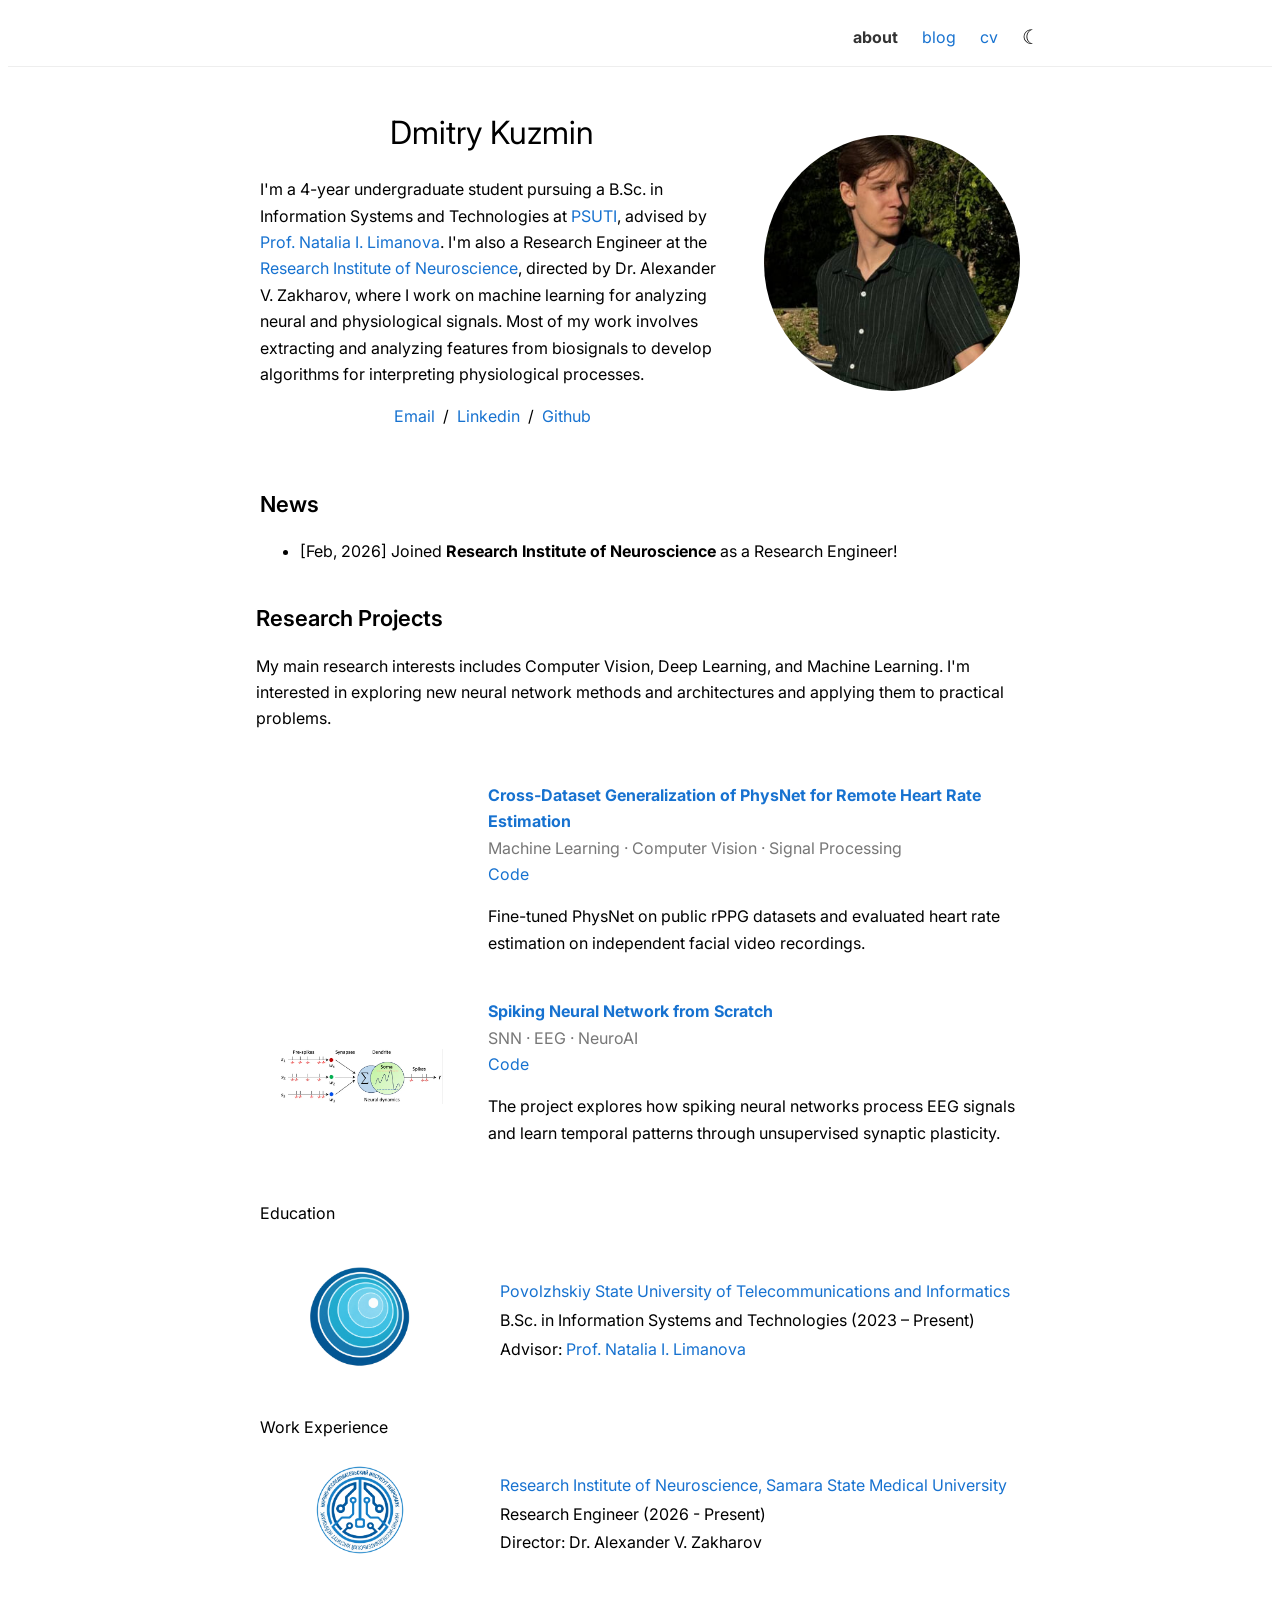
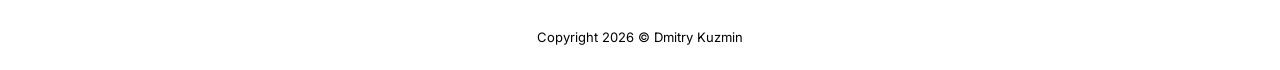
==== commit 914b0713: "update" ====
--- a/index.html
+++ b/index.html
@@ -151,23 +151,6 @@
                                 </td>
                             </td>        
 
-                            </tr>   
-                                <td style="padding:16px;width:30%;vertical-align:middle;text-align:center;">
-                                    <img src="images/filament.png" alt="Solar filament segmentation" style="width:80%;max-width:100%;">
-                                </td>
-                                <td style="padding:8px;width:70%;vertical-align:middle;">
-                                    <a href="https://github.com/0xJakuzya/solar-filament-segmentation"><span class="papertitle">Solar Filament Instance Segmentation Using Mask R-CNN and U-Net Mask Refinement</span></a>
-                                    <br>
-                                    <span class="project-meta">Computer Vision · Image Segmentation · UNet</span>
-                                    <br>
-                                    <a href="https://github.com/0xJakuzya/solar-filament-segmentation">Code</a>
-                                    <p>
-                                        Instance segmentation of solar filaments in ground-based observations using Mask R-CNN and U-Net-based mask refinement,
-                                        with a focus on capturing fine structures, reducing false detections, and preserving filament continuity.
-                                    </p>
-                                </td>
-
-                            </tr>
                         </tbody>
                     </table>
 
